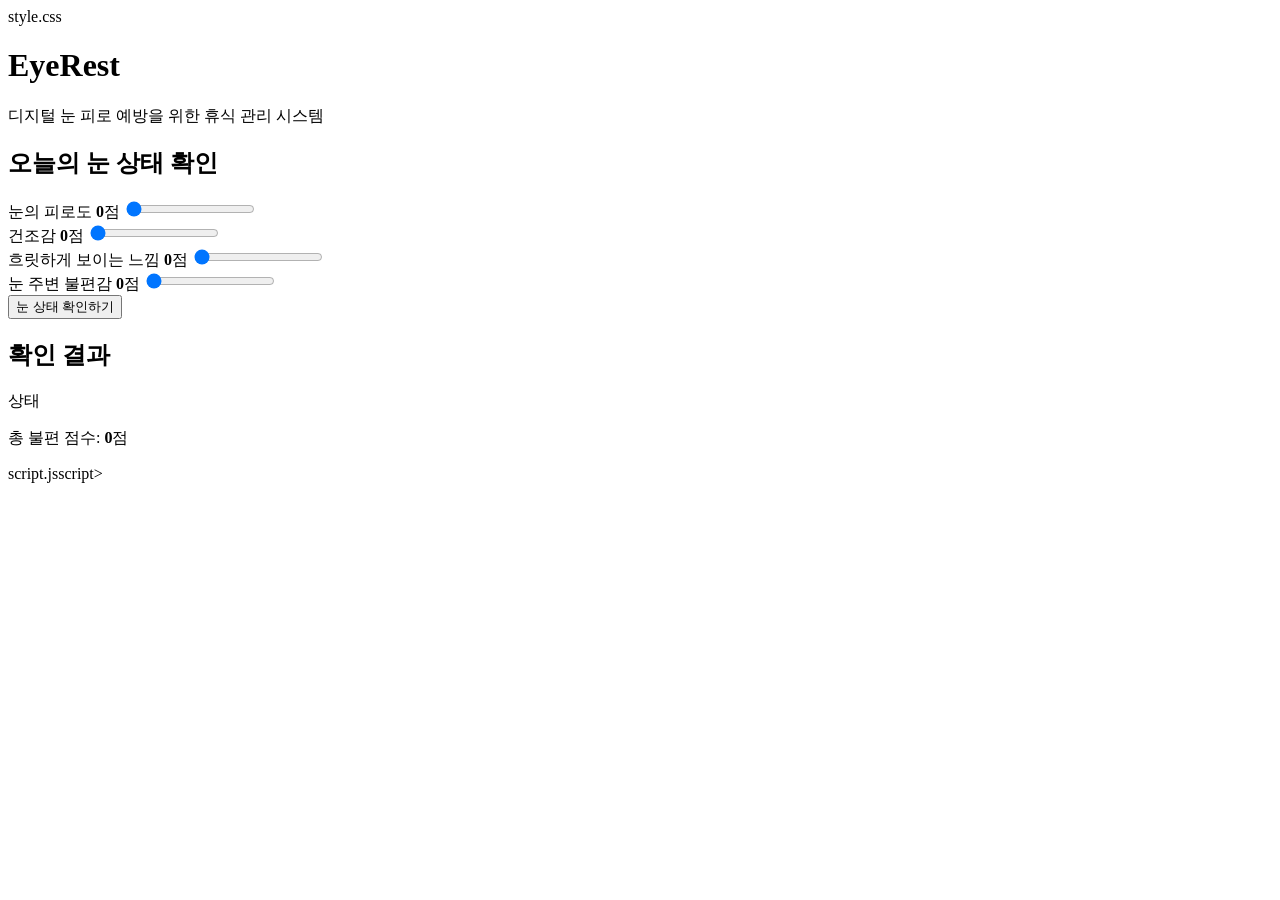
==== EyeRest/index.html @ 83740dd3 "Update index.html" ====
<!DOCTYPE html>
<html lang="ko">
<head>
  <meta charset="UTF-8">

  <meta
    name="viewport"
    content="width=device-width, initial-scale=1.0"
  >

  <title>EyeRest</title>

  style.css
</head>

<body>
  <main class="app-container">
    <header class="app-header">
      <h1>EyeRest</h1>
      <p>디지털 눈 피로 예방을 위한 휴식 관리 시스템</p>
    </header>

    <section class="card">
      <h2>오늘의 눈 상태 확인</h2>

      <div class="question">
        <label for="fatigue">
          눈의 피로도
          <span>
            <strong id="fatigueValue">0</strong>점
          </span>
        </label>

        <input
          type="range"
          id="fatigue"
          min="0"
          max="5"
          value="0"
        >
      </div>

      <div class="question">
        <label for="dryness">
          건조감
          <span>
            <strong id="drynessValue">0</strong>점
          </span>
        </label>

        <input
          type="range"
          id="dryness"
          min="0"
          max="5"
          value="0"
        >
      </div>

      <div class="question">
        <label for="blur">
          흐릿하게 보이는 느낌
          <span>
            <strong id="blurValue">0</strong>점
          </span>
        </label>

        <input
          type="range"
          id="blur"
          min="0"
          max="5"
          value="0"
        >
      </div>

      <div class="question">
        <label for="discomfort">
          눈 주변 불편감
          <span>
            <strong id="discomfortValue">0</strong>점
          </span>
        </label>

        <input
          type="range"
          id="discomfort"
          min="0"
          max="5"
          value="0"
        >
      </div>

      <button type="button" id="checkButton">
        눈 상태 확인하기
      </button>
    </section>

    <section id="resultCard" class="card hidden">
      <h2>확인 결과</h2>

      <div id="statusBadge" class="status-badge">
        상태
      </div>

      <p>
        총 불편 점수:
        <strong id="totalScore">0</strong>점
      </p>

      <p id="resultMessage"></p>
    </section>
  </main>

  script.jsscript>
</body>
</html>
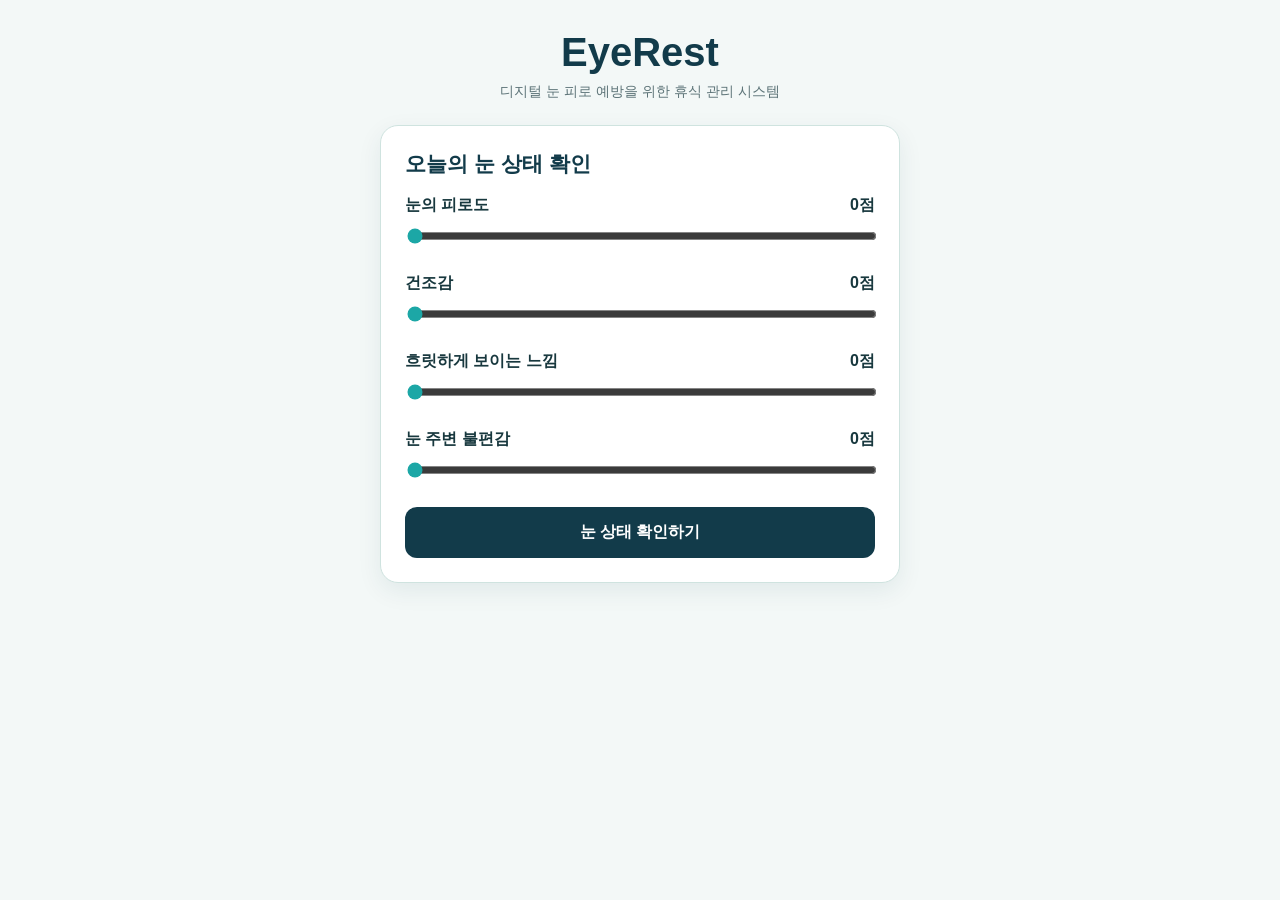
==== commit bab17d68: "Update index.html" ====
--- a/EyeRest/index.html
+++ b/EyeRest/index.html
@@ -10,7 +10,7 @@
 
   <title>EyeRest</title>
 
-  style.css
+  <link rel="stylesheet" href="./style.css">
 </head>
 
 <body>
@@ -26,9 +26,7 @@
       <div class="question">
         <label for="fatigue">
           눈의 피로도
-          <span>
-            <strong id="fatigueValue">0</strong>점
-          </span>
+          <span><strong id="fatigueValue">0</strong>점</span>
         </label>
 
         <input
@@ -43,9 +41,7 @@
       <div class="question">
         <label for="dryness">
           건조감
-          <span>
-            <strong id="drynessValue">0</strong>점
-          </span>
+          <span><strong id="drynessValue">0</strong>점</span>
         </label>
 
         <input
@@ -60,9 +56,7 @@
       <div class="question">
         <label for="blur">
           흐릿하게 보이는 느낌
-          <span>
-            <strong id="blurValue">0</strong>점
-          </span>
+          <span><strong id="blurValue">0</strong>점</span>
         </label>
 
         <input
@@ -77,9 +71,7 @@
       <div class="question">
         <label for="discomfort">
           눈 주변 불편감
-          <span>
-            <strong id="discomfortValue">0</strong>점
-          </span>
+          <span><strong id="discomfortValue">0</strong>점</span>
         </label>
 
         <input
@@ -112,6 +104,6 @@
     </section>
   </main>
 
-  script.jsscript>
+  <script src="./script.js"></script>
 </body>
 </html>
--- a/EyeRest/style.css
+++ b/EyeRest/style.css
@@ -0,0 +1,136 @@
+* {
+  box-sizing: border-box;
+}
+
+body {
+  margin: 0;
+  min-height: 100vh;
+  padding: 30px 16px;
+
+  font-family:
+    "Noto Sans KR",
+    "Malgun Gothic",
+    sans-serif;
+
+  color: #18383e;
+  background: #f3f8f7;
+}
+
+.app-container {
+  width: 100%;
+  max-width: 520px;
+  margin: 0 auto;
+}
+
+.app-header {
+  margin-bottom: 24px;
+  text-align: center;
+}
+
+.app-header h1 {
+  margin: 0;
+  color: #123b4a;
+  font-size: 40px;
+}
+
+.app-header p {
+  margin-top: 8px;
+  color: #5c7377;
+  font-size: 14px;
+}
+
+.card {
+  margin-bottom: 20px;
+  padding: 24px;
+
+  background: white;
+  border: 1px solid #cfe3df;
+  border-radius: 18px;
+
+  box-shadow: 0 8px 24px rgba(18, 59, 74, 0.08);
+}
+
+.card h2 {
+  margin-top: 0;
+  color: #123b4a;
+  font-size: 21px;
+}
+
+.description {
+  margin-bottom: 28px;
+  color: #5c7377;
+  font-size: 14px;
+}
+
+.question {
+  margin-bottom: 25px;
+}
+
+.question label {
+  display: flex;
+  justify-content: space-between;
+
+  margin-bottom: 10px;
+  font-weight: 600;
+}
+
+.question input {
+  width: 100%;
+  accent-color: #1ca7a6;
+}
+
+button {
+  width: 100%;
+  padding: 15px;
+
+  color: white;
+  background: #123b4a;
+
+  border: 0;
+  border-radius: 12px;
+
+  font-size: 16px;
+  font-weight: 700;
+  cursor: pointer;
+}
+
+button:hover {
+  background: #1ca7a6;
+}
+
+.result-card {
+  text-align: center;
+}
+
+.status-badge {
+  display: inline-block;
+
+  margin: 8px 0 16px;
+  padding: 8px 20px;
+
+  border-radius: 20px;
+
+  color: white;
+  background: #1ca7a6;
+
+  font-size: 17px;
+  font-weight: 700;
+}
+
+.medical-notice {
+  margin-top: 24px;
+  padding: 14px;
+
+  color: #5c7377;
+  background: #eef6f4;
+
+  border-radius: 10px;
+
+  font-size: 12px;
+  line-height: 1.6;
+  text-align: left;
+}
+
+.hidden {
+  display: none;
+}
